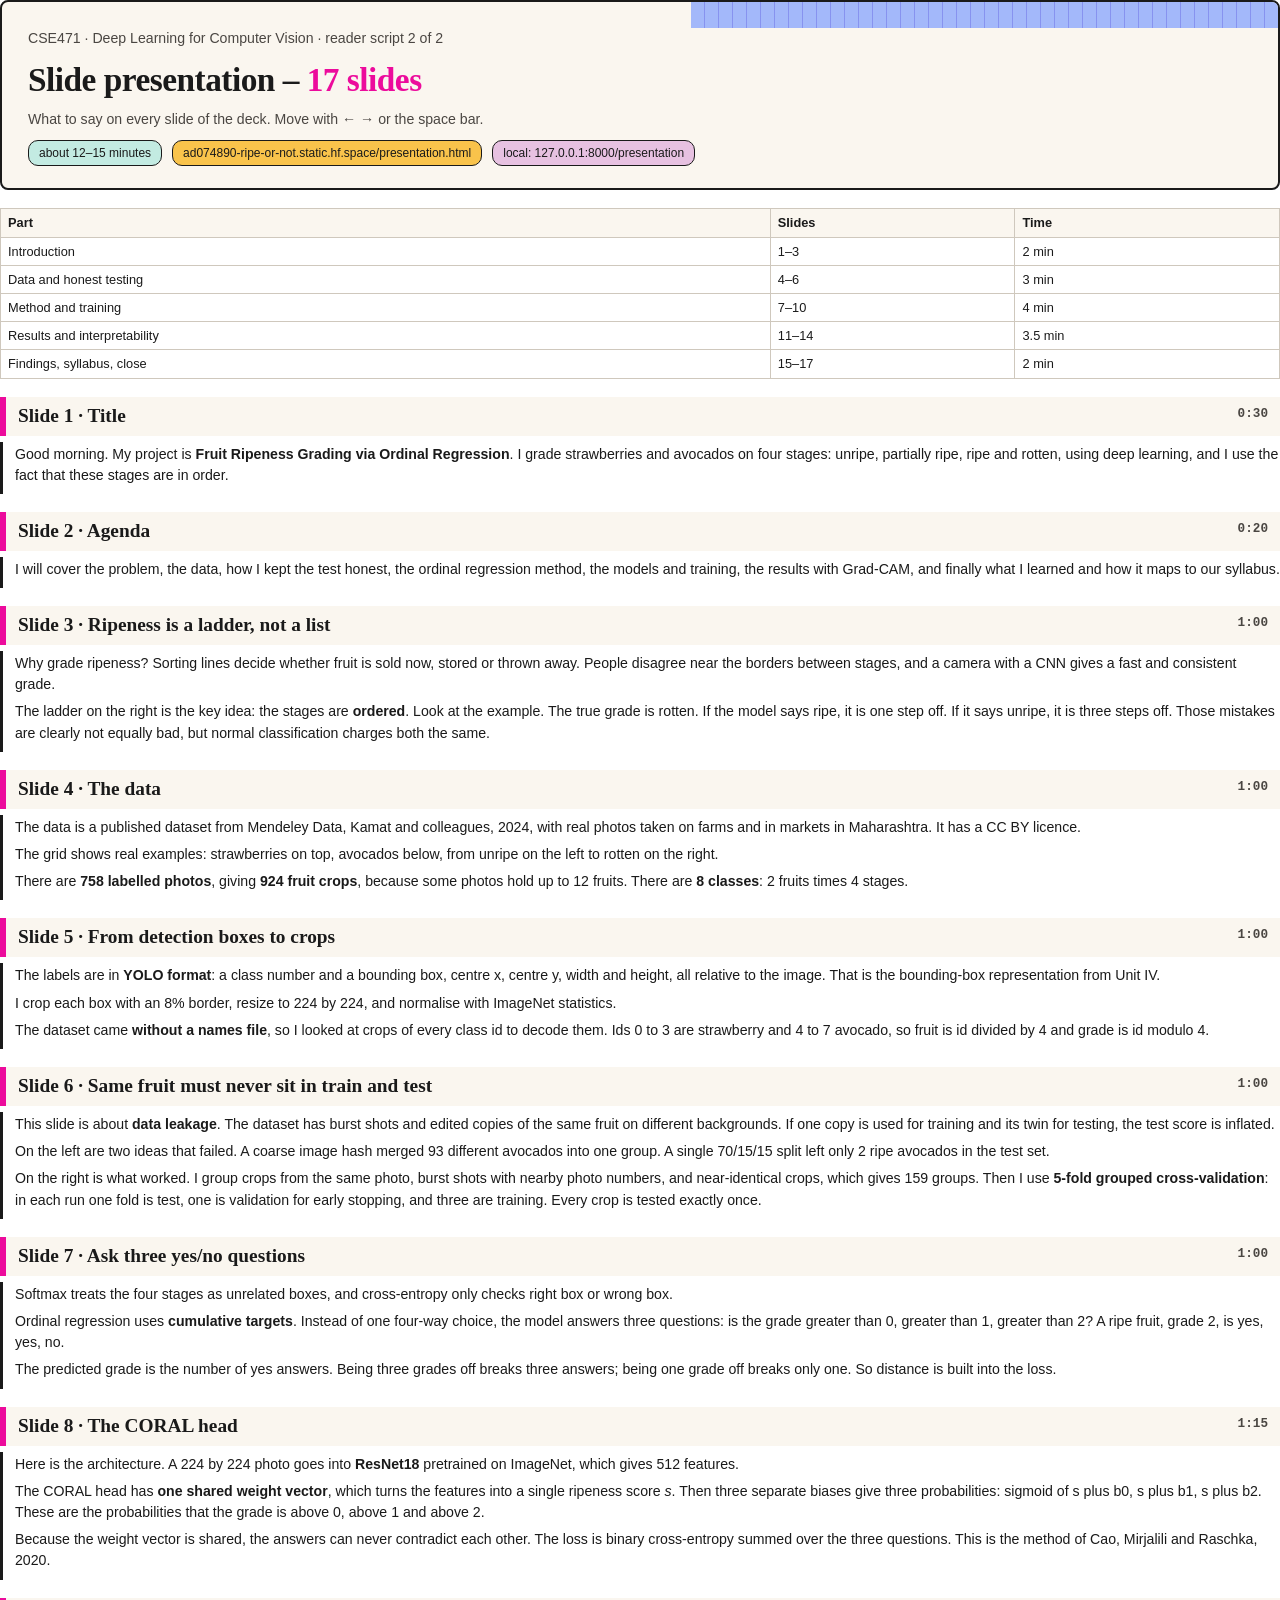
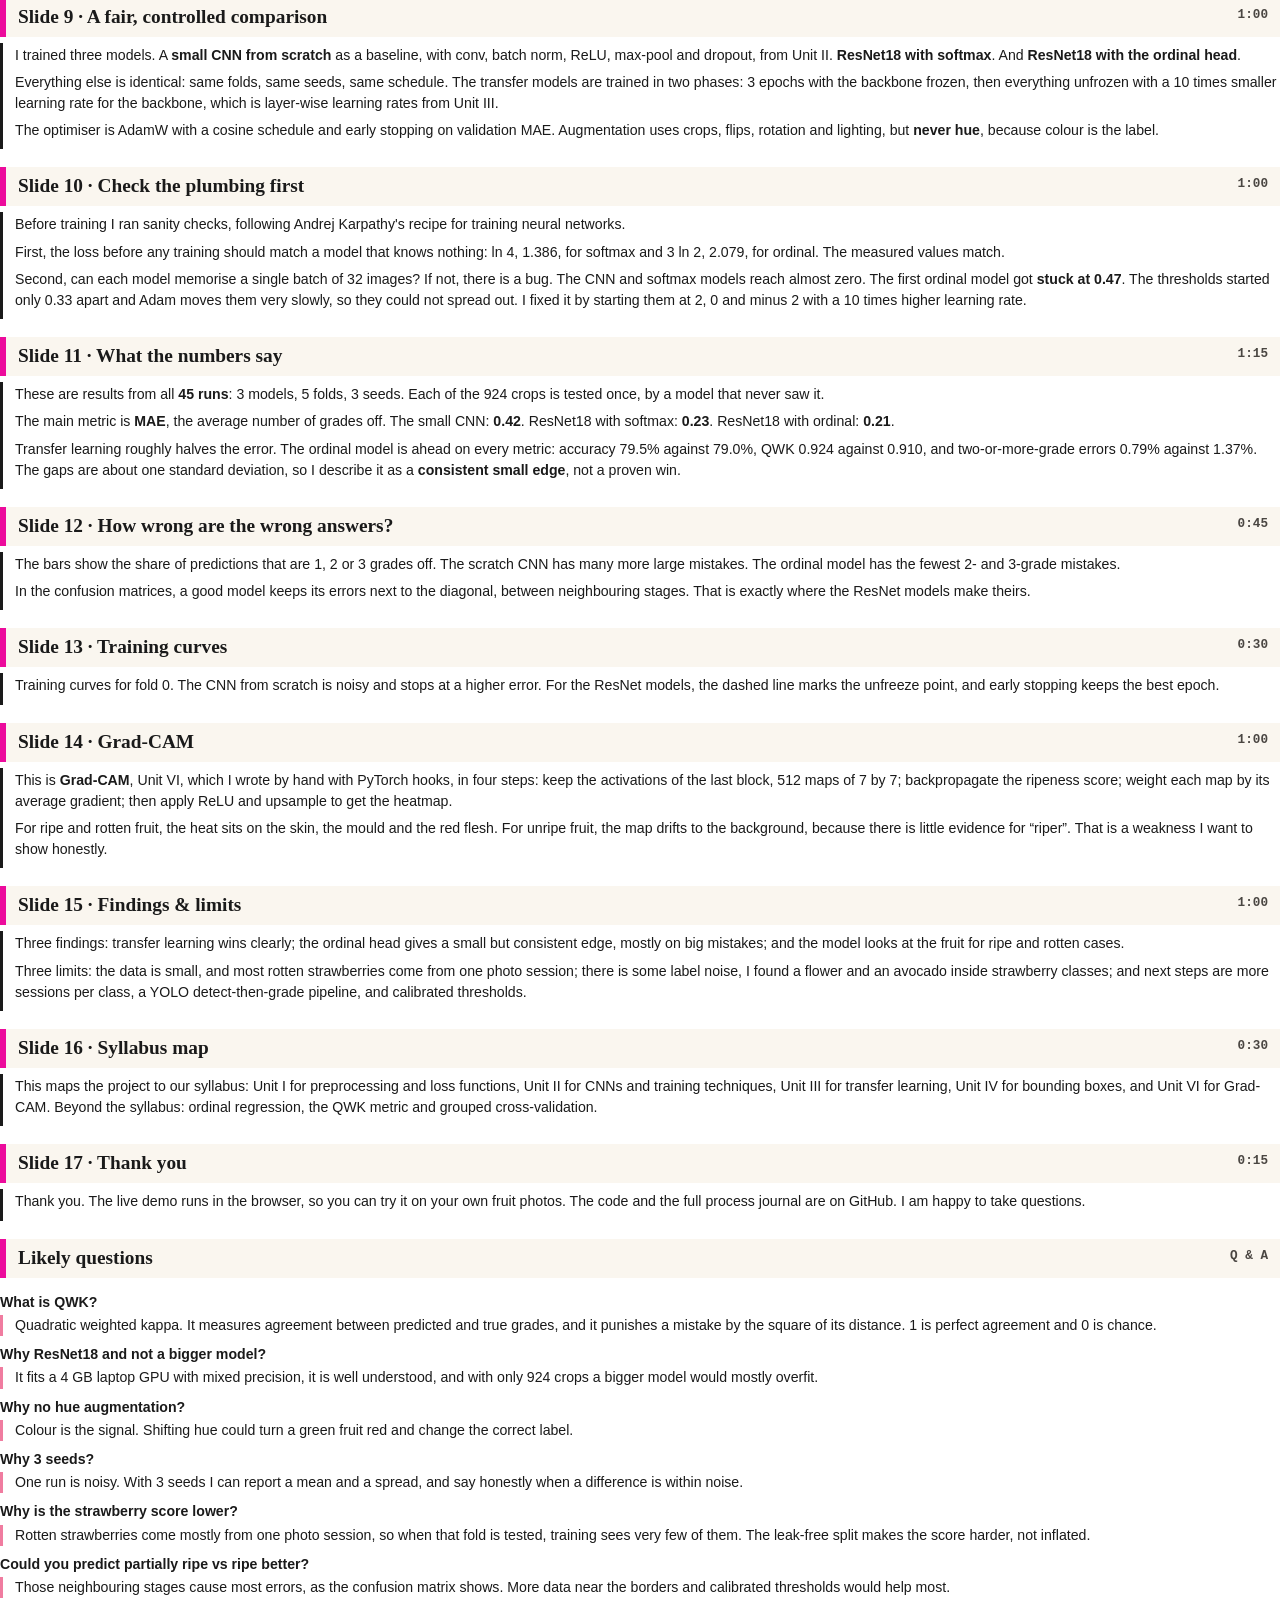
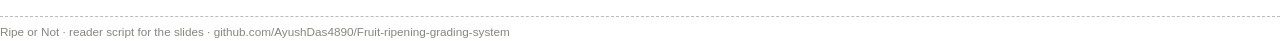
==== docs/scripts/slides_script.html @ 6ead4286 "Add reader scripts for the website demo and the slide deck Co-Authored-By: Claude Opus 5.5 <noreply@" ====
<!doctype html>
<html lang="en"><head><meta charset="utf-8"><title>Reader Script – Slide Presentation</title>
<link rel="stylesheet" href="script.css"></head><body>

<div class="cover">
  <p>CSE471 · Deep Learning for Computer Vision · reader script 2 of 2</p>
  <h1>Slide presentation – <em>17 slides</em></h1>
  <p>What to say on every slide of the deck. Move with ← → or the space bar.</p>
  <div class="meta">
    <span class="chip c1">about 12–15 minutes</span>
    <span class="chip c2">ad074890-ripe-or-not.static.hf.space/presentation.html</span>
    <span class="chip c3">local: 127.0.0.1:8000/presentation</span>
  </div>
</div>

<table>
<tr><th>Part</th><th>Slides</th><th>Time</th></tr>
<tr><td>Introduction</td><td>1–3</td><td>2 min</td></tr>
<tr><td>Data and honest testing</td><td>4–6</td><td>3 min</td></tr>
<tr><td>Method and training</td><td>7–10</td><td>4 min</td></tr>
<tr><td>Results and interpretability</td><td>11–14</td><td>3.5 min</td></tr>
<tr><td>Findings, syllabus, close</td><td>15–17</td><td>2 min</td></tr>
</table>

<div class="block"><h2>Slide 1 · Title <span class="time">0:30</span></h2>
<div class="say"><p>Good morning. My project is <b>Fruit Ripeness Grading via Ordinal Regression</b>. I grade strawberries and avocados on four stages: unripe, partially ripe, ripe and rotten, using deep learning, and I use the fact that these stages are in order.</p></div></div>

<div class="block"><h2>Slide 2 · Agenda <span class="time">0:20</span></h2>
<div class="say"><p>I will cover the problem, the data, how I kept the test honest, the ordinal regression method, the models and training, the results with Grad-CAM, and finally what I learned and how it maps to our syllabus.</p></div></div>

<div class="block"><h2>Slide 3 · Ripeness is a ladder, not a list <span class="time">1:00</span></h2>
<div class="say">
<p>Why grade ripeness? Sorting lines decide whether fruit is sold now, stored or thrown away. People disagree near the borders between stages, and a camera with a CNN gives a fast and consistent grade.</p>
<p>The ladder on the right is the key idea: the stages are <b>ordered</b>. Look at the example. The true grade is rotten. If the model says ripe, it is one step off. If it says unripe, it is three steps off. Those mistakes are clearly not equally bad, but normal classification charges both the same.</p>
</div></div>

<div class="block"><h2>Slide 4 · The data <span class="time">1:00</span></h2>
<div class="say">
<p>The data is a published dataset from Mendeley Data, Kamat and colleagues, 2024, with real photos taken on farms and in markets in Maharashtra. It has a CC BY licence.</p>
<p>The grid shows real examples: strawberries on top, avocados below, from unripe on the left to rotten on the right.</p>
<p>There are <b>758 labelled photos</b>, giving <b>924 fruit crops</b>, because some photos hold up to 12 fruits. There are <b>8 classes</b>: 2 fruits times 4 stages.</p>
</div></div>

<div class="block"><h2>Slide 5 · From detection boxes to crops <span class="time">1:00</span></h2>
<div class="say">
<p>The labels are in <b>YOLO format</b>: a class number and a bounding box, centre x, centre y, width and height, all relative to the image. That is the bounding-box representation from Unit IV.</p>
<p>I crop each box with an 8% border, resize to 224 by 224, and normalise with ImageNet statistics.</p>
<p>The dataset came <b>without a names file</b>, so I looked at crops of every class id to decode them. Ids 0 to 3 are strawberry and 4 to 7 avocado, so fruit is id divided by 4 and grade is id modulo 4.</p>
</div></div>

<div class="block"><h2>Slide 6 · Same fruit must never sit in train and test <span class="time">1:00</span></h2>
<div class="say">
<p>This slide is about <b>data leakage</b>. The dataset has burst shots and edited copies of the same fruit on different backgrounds. If one copy is used for training and its twin for testing, the test score is inflated.</p>
<p>On the left are two ideas that failed. A coarse image hash merged 93 different avocados into one group. A single 70/15/15 split left only 2 ripe avocados in the test set.</p>
<p>On the right is what worked. I group crops from the same photo, burst shots with nearby photo numbers, and near-identical crops, which gives 159 groups. Then I use <b>5-fold grouped cross-validation</b>: in each run one fold is test, one is validation for early stopping, and three are training. Every crop is tested exactly once.</p>
</div></div>

<div class="block"><h2>Slide 7 · Ask three yes/no questions <span class="time">1:00</span></h2>
<div class="say">
<p>Softmax treats the four stages as unrelated boxes, and cross-entropy only checks right box or wrong box.</p>
<p>Ordinal regression uses <b>cumulative targets</b>. Instead of one four-way choice, the model answers three questions: is the grade greater than 0, greater than 1, greater than 2? A ripe fruit, grade 2, is yes, yes, no.</p>
<p>The predicted grade is the number of yes answers. Being three grades off breaks three answers; being one grade off breaks only one. So distance is built into the loss.</p>
</div></div>

<div class="block"><h2>Slide 8 · The CORAL head <span class="time">1:15</span></h2>
<div class="say">
<p>Here is the architecture. A 224 by 224 photo goes into <b>ResNet18</b> pretrained on ImageNet, which gives 512 features.</p>
<p>The CORAL head has <b>one shared weight vector</b>, which turns the features into a single ripeness score <i>s</i>. Then three separate biases give three probabilities: sigmoid of s plus b0, s plus b1, s plus b2. These are the probabilities that the grade is above 0, above 1 and above 2.</p>
<p>Because the weight vector is shared, the answers can never contradict each other. The loss is binary cross-entropy summed over the three questions. This is the method of Cao, Mirjalili and Raschka, 2020.</p>
</div></div>

<div class="block"><h2>Slide 9 · A fair, controlled comparison <span class="time">1:00</span></h2>
<div class="say">
<p>I trained three models. A <b>small CNN from scratch</b> as a baseline, with conv, batch norm, ReLU, max-pool and dropout, from Unit II. <b>ResNet18 with softmax</b>. And <b>ResNet18 with the ordinal head</b>.</p>
<p>Everything else is identical: same folds, same seeds, same schedule. The transfer models are trained in two phases: 3 epochs with the backbone frozen, then everything unfrozen with a 10 times smaller learning rate for the backbone, which is layer-wise learning rates from Unit III.</p>
<p>The optimiser is AdamW with a cosine schedule and early stopping on validation MAE. Augmentation uses crops, flips, rotation and lighting, but <b>never hue</b>, because colour is the label.</p>
</div></div>

<div class="block"><h2>Slide 10 · Check the plumbing first <span class="time">1:00</span></h2>
<div class="say">
<p>Before training I ran sanity checks, following Andrej Karpathy's recipe for training neural networks.</p>
<p>First, the loss before any training should match a model that knows nothing: ln 4, 1.386, for softmax and 3 ln 2, 2.079, for ordinal. The measured values match.</p>
<p>Second, can each model memorise a single batch of 32 images? If not, there is a bug. The CNN and softmax models reach almost zero. The first ordinal model got <b>stuck at 0.47</b>. The thresholds started only 0.33 apart and Adam moves them very slowly, so they could not spread out. I fixed it by starting them at 2, 0 and minus 2 with a 10 times higher learning rate.</p>
</div></div>

<div class="block"><h2>Slide 11 · What the numbers say <span class="time">1:15</span></h2>
<div class="say">
<p>These are results from all <b>45 runs</b>: 3 models, 5 folds, 3 seeds. Each of the 924 crops is tested once, by a model that never saw it.</p>
<p>The main metric is <b>MAE</b>, the average number of grades off. The small CNN: <b>0.42</b>. ResNet18 with softmax: <b>0.23</b>. ResNet18 with ordinal: <b>0.21</b>.</p>
<p>Transfer learning roughly halves the error. The ordinal model is ahead on every metric: accuracy 79.5% against 79.0%, QWK 0.924 against 0.910, and two-or-more-grade errors 0.79% against 1.37%. The gaps are about one standard deviation, so I describe it as a <b>consistent small edge</b>, not a proven win.</p>
</div></div>

<div class="block"><h2>Slide 12 · How wrong are the wrong answers? <span class="time">0:45</span></h2>
<div class="say">
<p>The bars show the share of predictions that are 1, 2 or 3 grades off. The scratch CNN has many more large mistakes. The ordinal model has the fewest 2- and 3-grade mistakes.</p>
<p>In the confusion matrices, a good model keeps its errors next to the diagonal, between neighbouring stages. That is exactly where the ResNet models make theirs.</p>
</div></div>

<div class="block"><h2>Slide 13 · Training curves <span class="time">0:30</span></h2>
<div class="say"><p>Training curves for fold 0. The CNN from scratch is noisy and stops at a higher error. For the ResNet models, the dashed line marks the unfreeze point, and early stopping keeps the best epoch.</p></div></div>

<div class="block"><h2>Slide 14 · Grad-CAM <span class="time">1:00</span></h2>
<div class="say">
<p>This is <b>Grad-CAM</b>, Unit VI, which I wrote by hand with PyTorch hooks, in four steps: keep the activations of the last block, 512 maps of 7 by 7; backpropagate the ripeness score; weight each map by its average gradient; then apply ReLU and upsample to get the heatmap.</p>
<p>For ripe and rotten fruit, the heat sits on the skin, the mould and the red flesh. For unripe fruit, the map drifts to the background, because there is little evidence for “riper”. That is a weakness I want to show honestly.</p>
</div></div>

<div class="block"><h2>Slide 15 · Findings &amp; limits <span class="time">1:00</span></h2>
<div class="say">
<p>Three findings: transfer learning wins clearly; the ordinal head gives a small but consistent edge, mostly on big mistakes; and the model looks at the fruit for ripe and rotten cases.</p>
<p>Three limits: the data is small, and most rotten strawberries come from one photo session; there is some label noise, I found a flower and an avocado inside strawberry classes; and next steps are more sessions per class, a YOLO detect-then-grade pipeline, and calibrated thresholds.</p>
</div></div>

<div class="block"><h2>Slide 16 · Syllabus map <span class="time">0:30</span></h2>
<div class="say"><p>This maps the project to our syllabus: Unit I for preprocessing and loss functions, Unit II for CNNs and training techniques, Unit III for transfer learning, Unit IV for bounding boxes, and Unit VI for Grad-CAM. Beyond the syllabus: ordinal regression, the QWK metric and grouped cross-validation.</p></div></div>

<div class="block"><h2>Slide 17 · Thank you <span class="time">0:15</span></h2>
<div class="say"><p>Thank you. The live demo runs in the browser, so you can try it on your own fruit photos. The code and the full process journal are on GitHub. I am happy to take questions.</p></div></div>

<div class="block qa">
<h2>Likely questions <span class="time">Q &amp; A</span></h2>
<dl>
<div><dt>What is QWK?</dt>
<dd>Quadratic weighted kappa. It measures agreement between predicted and true grades, and it punishes a mistake by the square of its distance. 1 is perfect agreement and 0 is chance.</dd></div>
<div><dt>Why ResNet18 and not a bigger model?</dt>
<dd>It fits a 4 GB laptop GPU with mixed precision, it is well understood, and with only 924 crops a bigger model would mostly overfit.</dd></div>
<div><dt>Why no hue augmentation?</dt>
<dd>Colour is the signal. Shifting hue could turn a green fruit red and change the correct label.</dd></div>
<div><dt>Why 3 seeds?</dt>
<dd>One run is noisy. With 3 seeds I can report a mean and a spread, and say honestly when a difference is within noise.</dd></div>
<div><dt>Why is the strawberry score lower?</dt>
<dd>Rotten strawberries come mostly from one photo session, so when that fold is tested, training sees very few of them. The leak-free split makes the score harder, not inflated.</dd></div>
<div><dt>Could you predict partially ripe vs ripe better?</dt>
<dd>Those neighbouring stages cause most errors, as the confusion matrix shows. More data near the borders and calibrated thresholds would help most.</dd></div>
</dl>
</div>

<div class="foot">Ripe or Not · reader script for the slides · github.com/AyushDas4890/Fruit-ripening-grading-system</div>
</body></html>
---- docs/scripts/script.css ----
@page { size: A4; margin: 16mm 16mm 18mm; }
* { box-sizing: border-box; }
body { font-family: "Segoe UI", Arial, sans-serif; font-size: 10.6pt; line-height: 1.5; color: #1A1A1A; margin: 0; }
.cover { background: #FAF6EF; border: 2.5px solid #1A1A1A; border-radius: 8px; padding: 22px 26px; margin-bottom: 18px; position: relative; overflow: hidden; }
.cover:before { content: ""; position: absolute; top: 0; right: 0; width: 46%; height: 26px;
  background: #A3B8FA repeating-linear-gradient(90deg, transparent 0 13px, rgba(123,131,235,.7) 13px 14px); }
.cover h1 { font-family: Georgia, serif; font-size: 25pt; margin: 6px 0 4px; letter-spacing: -.5px; }
.cover h1 em { font-style: normal; color: #EC0B9C; }
.cover p { margin: 4px 0; color: #4A4642; }
.meta { display: flex; gap: 10px; flex-wrap: wrap; margin-top: 10px; }
.chip { font-size: 9pt; padding: 3px 10px; border-radius: 10px; border: 1.5px solid #1A1A1A; }
.c1 { background: #C3EBE2 } .c2 { background: #F9C34B } .c3 { background: #E7C1E1 } .c4 { background: #F07CA0 }
h2 { font-family: Georgia, serif; font-size: 14.5pt; margin: 18px 0 6px; padding: 5px 12px; background: #FAF6EF;
  border-left: 6px solid #EC0B9C; page-break-after: avoid; }
h2 .time { float: right; font: 600 9.5pt Consolas, monospace; color: #4A4642; padding-top: 4px; }
.block { page-break-inside: avoid; margin-bottom: 8px; }
.do { background: #C3EBE2; border-radius: 6px; padding: 6px 10px; margin: 6px 0; font-size: 9.8pt; }
.do b:first-child { font-family: Consolas, monospace; font-size: 8.8pt; letter-spacing: .5px; margin-right: 6px; }
.say { border-left: 3px solid #1A1A1A; padding: 2px 0 2px 12px; margin: 6px 0; }
.say p { margin: 0 0 6px; }
.tip { background: #FFF4D6; border-radius: 6px; padding: 6px 10px; margin: 6px 0; font-size: 9.6pt; }
.tip b:first-child { font-family: Consolas, monospace; font-size: 8.8pt; margin-right: 6px; }
table { border-collapse: collapse; width: 100%; font-size: 9.6pt; margin: 6px 0 10px; page-break-inside: avoid; }
th, td { border: 1px solid #cfc8bd; padding: 4px 7px; text-align: left; vertical-align: top; }
th { background: #FAF6EF; }
.qa dt { font-weight: 700; margin-top: 8px; }
.qa dd { margin: 2px 0 0 0; padding-left: 12px; border-left: 3px solid #F07CA0; }
.qa dl > div { page-break-inside: avoid; }
code { font-family: Consolas, monospace; font-size: 9.4pt; background: #F2EEE6; padding: 0 4px; border-radius: 3px; }
.foot { margin-top: 18px; font-size: 8.8pt; color: #8A847C; border-top: 1px dashed #bbb; padding-top: 6px; }
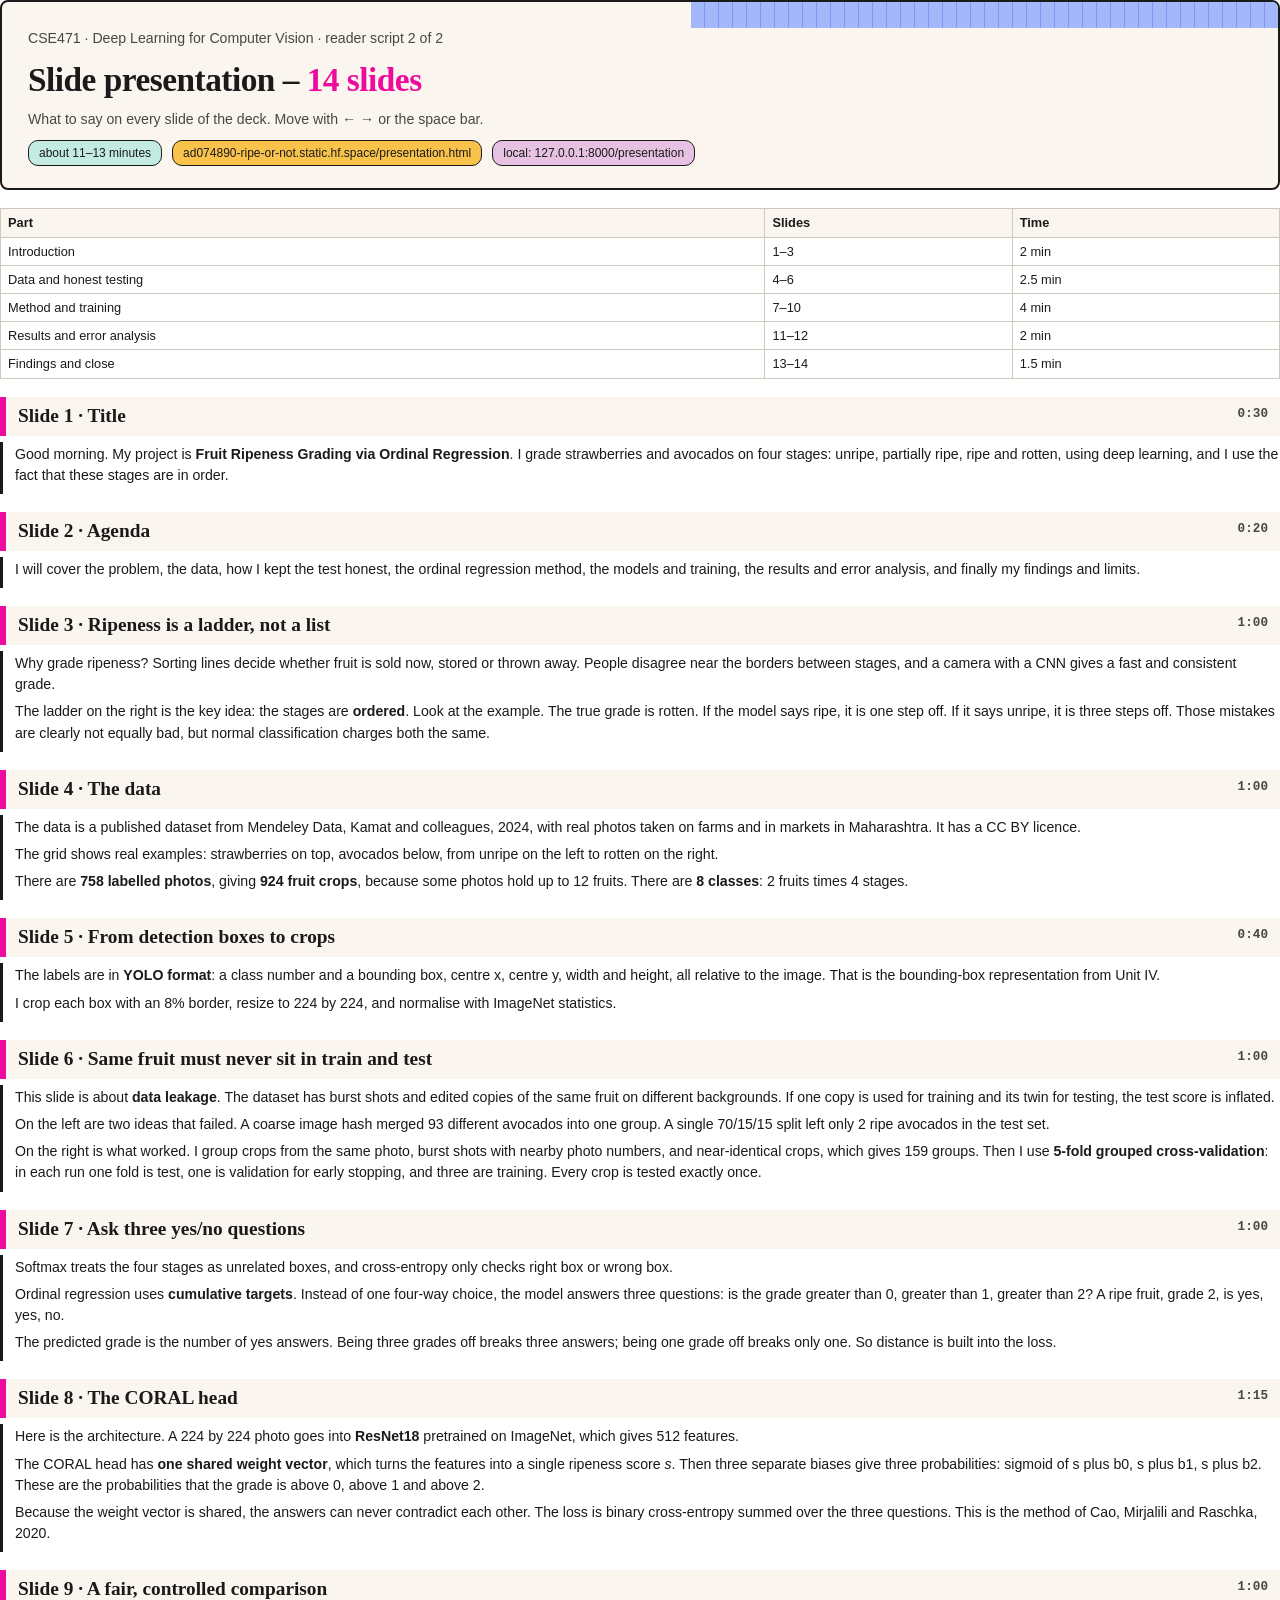
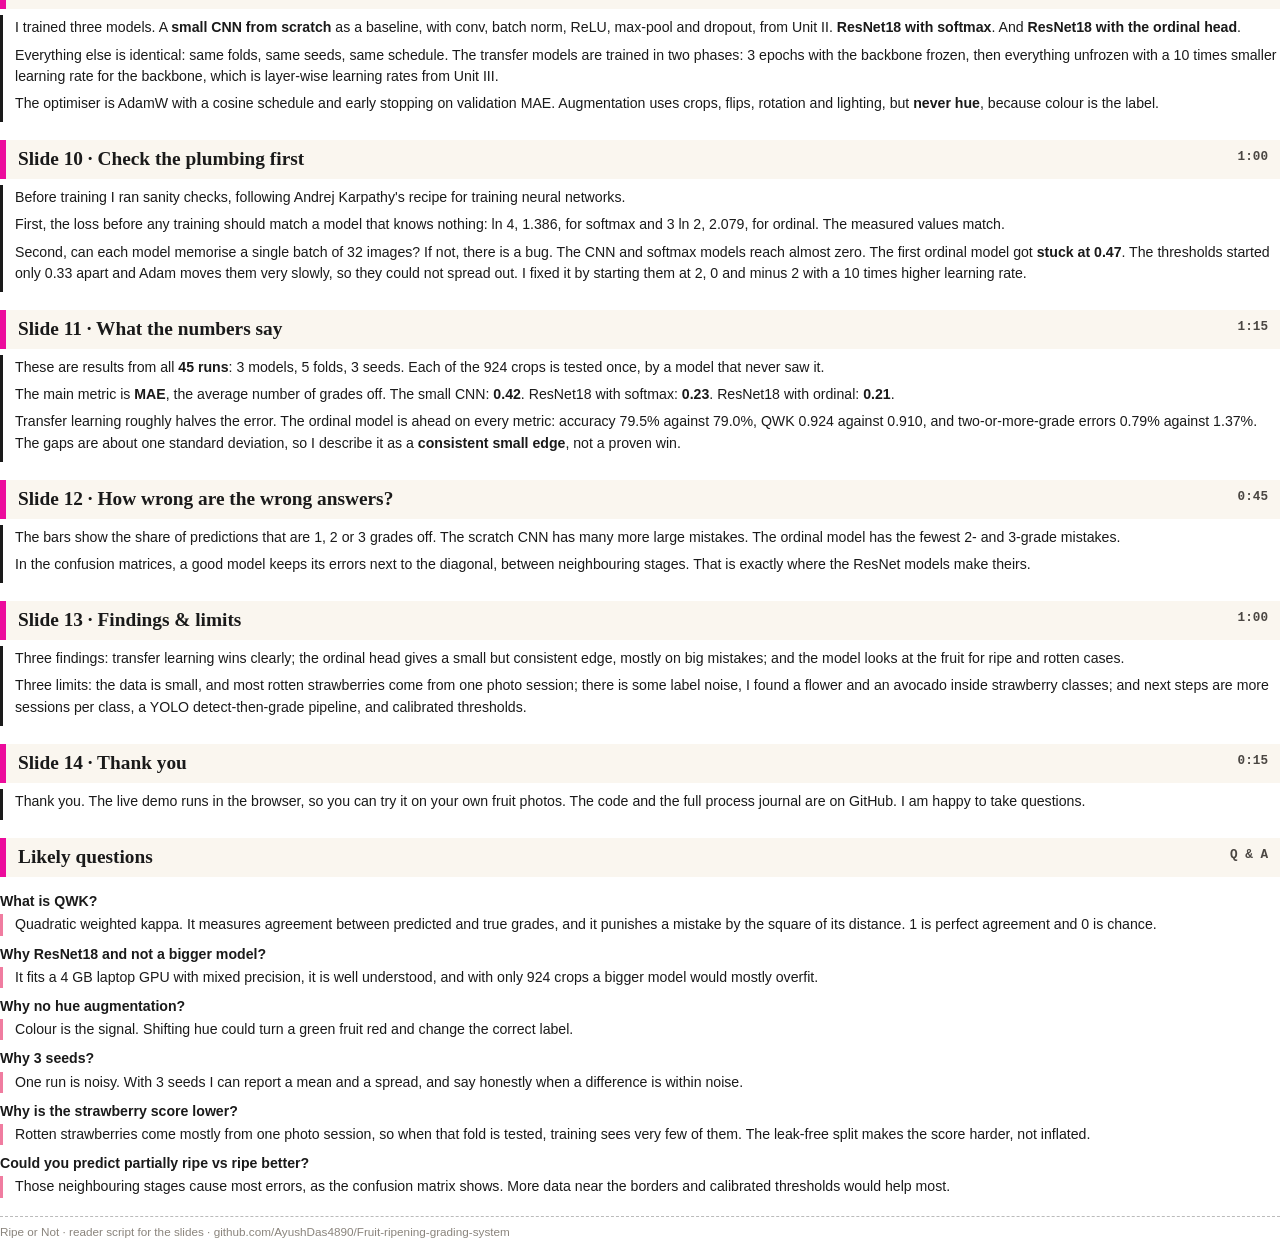
==== commit fa1b0446: "Trim the deck to 14 slides and add a PowerPoint version Remove the decode-the-id panel and the train" ====
--- a/docs/scripts/slides_script.html
+++ b/docs/scripts/slides_script.html
@@ -4,10 +4,10 @@
 
 <div class="cover">
   <p>CSE471 · Deep Learning for Computer Vision · reader script 2 of 2</p>
-  <h1>Slide presentation – <em>17 slides</em></h1>
+  <h1>Slide presentation – <em>14 slides</em></h1>
   <p>What to say on every slide of the deck. Move with ← → or the space bar.</p>
   <div class="meta">
-    <span class="chip c1">about 12–15 minutes</span>
+    <span class="chip c1">about 11–13 minutes</span>
     <span class="chip c2">ad074890-ripe-or-not.static.hf.space/presentation.html</span>
     <span class="chip c3">local: 127.0.0.1:8000/presentation</span>
   </div>
@@ -16,17 +16,17 @@
 <table>
 <tr><th>Part</th><th>Slides</th><th>Time</th></tr>
 <tr><td>Introduction</td><td>1–3</td><td>2 min</td></tr>
-<tr><td>Data and honest testing</td><td>4–6</td><td>3 min</td></tr>
+<tr><td>Data and honest testing</td><td>4–6</td><td>2.5 min</td></tr>
 <tr><td>Method and training</td><td>7–10</td><td>4 min</td></tr>
-<tr><td>Results and interpretability</td><td>11–14</td><td>3.5 min</td></tr>
-<tr><td>Findings, syllabus, close</td><td>15–17</td><td>2 min</td></tr>
+<tr><td>Results and error analysis</td><td>11–12</td><td>2 min</td></tr>
+<tr><td>Findings and close</td><td>13–14</td><td>1.5 min</td></tr>
 </table>
 
 <div class="block"><h2>Slide 1 · Title <span class="time">0:30</span></h2>
 <div class="say"><p>Good morning. My project is <b>Fruit Ripeness Grading via Ordinal Regression</b>. I grade strawberries and avocados on four stages: unripe, partially ripe, ripe and rotten, using deep learning, and I use the fact that these stages are in order.</p></div></div>
 
 <div class="block"><h2>Slide 2 · Agenda <span class="time">0:20</span></h2>
-<div class="say"><p>I will cover the problem, the data, how I kept the test honest, the ordinal regression method, the models and training, the results with Grad-CAM, and finally what I learned and how it maps to our syllabus.</p></div></div>
+<div class="say"><p>I will cover the problem, the data, how I kept the test honest, the ordinal regression method, the models and training, the results and error analysis, and finally my findings and limits.</p></div></div>
 
 <div class="block"><h2>Slide 3 · Ripeness is a ladder, not a list <span class="time">1:00</span></h2>
 <div class="say">
@@ -41,11 +41,10 @@
 <p>There are <b>758 labelled photos</b>, giving <b>924 fruit crops</b>, because some photos hold up to 12 fruits. There are <b>8 classes</b>: 2 fruits times 4 stages.</p>
 </div></div>
 
-<div class="block"><h2>Slide 5 · From detection boxes to crops <span class="time">1:00</span></h2>
+<div class="block"><h2>Slide 5 · From detection boxes to crops <span class="time">0:40</span></h2>
 <div class="say">
 <p>The labels are in <b>YOLO format</b>: a class number and a bounding box, centre x, centre y, width and height, all relative to the image. That is the bounding-box representation from Unit IV.</p>
 <p>I crop each box with an 8% border, resize to 224 by 224, and normalise with ImageNet statistics.</p>
-<p>The dataset came <b>without a names file</b>, so I looked at crops of every class id to decode them. Ids 0 to 3 are strawberry and 4 to 7 avocado, so fruit is id divided by 4 and grade is id modulo 4.</p>
 </div></div>
 
 <div class="block"><h2>Slide 6 · Same fruit must never sit in train and test <span class="time">1:00</span></h2>
@@ -96,25 +95,13 @@
 <p>In the confusion matrices, a good model keeps its errors next to the diagonal, between neighbouring stages. That is exactly where the ResNet models make theirs.</p>
 </div></div>
 
-<div class="block"><h2>Slide 13 · Training curves <span class="time">0:30</span></h2>
-<div class="say"><p>Training curves for fold 0. The CNN from scratch is noisy and stops at a higher error. For the ResNet models, the dashed line marks the unfreeze point, and early stopping keeps the best epoch.</p></div></div>
-
-<div class="block"><h2>Slide 14 · Grad-CAM <span class="time">1:00</span></h2>
-<div class="say">
-<p>This is <b>Grad-CAM</b>, Unit VI, which I wrote by hand with PyTorch hooks, in four steps: keep the activations of the last block, 512 maps of 7 by 7; backpropagate the ripeness score; weight each map by its average gradient; then apply ReLU and upsample to get the heatmap.</p>
-<p>For ripe and rotten fruit, the heat sits on the skin, the mould and the red flesh. For unripe fruit, the map drifts to the background, because there is little evidence for “riper”. That is a weakness I want to show honestly.</p>
-</div></div>
-
-<div class="block"><h2>Slide 15 · Findings &amp; limits <span class="time">1:00</span></h2>
+<div class="block"><h2>Slide 13 · Findings &amp; limits <span class="time">1:00</span></h2>
 <div class="say">
 <p>Three findings: transfer learning wins clearly; the ordinal head gives a small but consistent edge, mostly on big mistakes; and the model looks at the fruit for ripe and rotten cases.</p>
 <p>Three limits: the data is small, and most rotten strawberries come from one photo session; there is some label noise, I found a flower and an avocado inside strawberry classes; and next steps are more sessions per class, a YOLO detect-then-grade pipeline, and calibrated thresholds.</p>
 </div></div>
 
-<div class="block"><h2>Slide 16 · Syllabus map <span class="time">0:30</span></h2>
-<div class="say"><p>This maps the project to our syllabus: Unit I for preprocessing and loss functions, Unit II for CNNs and training techniques, Unit III for transfer learning, Unit IV for bounding boxes, and Unit VI for Grad-CAM. Beyond the syllabus: ordinal regression, the QWK metric and grouped cross-validation.</p></div></div>
-
-<div class="block"><h2>Slide 17 · Thank you <span class="time">0:15</span></h2>
+<div class="block"><h2>Slide 14 · Thank you <span class="time">0:15</span></h2>
 <div class="say"><p>Thank you. The live demo runs in the browser, so you can try it on your own fruit photos. The code and the full process journal are on GitHub. I am happy to take questions.</p></div></div>
 
 <div class="block qa">
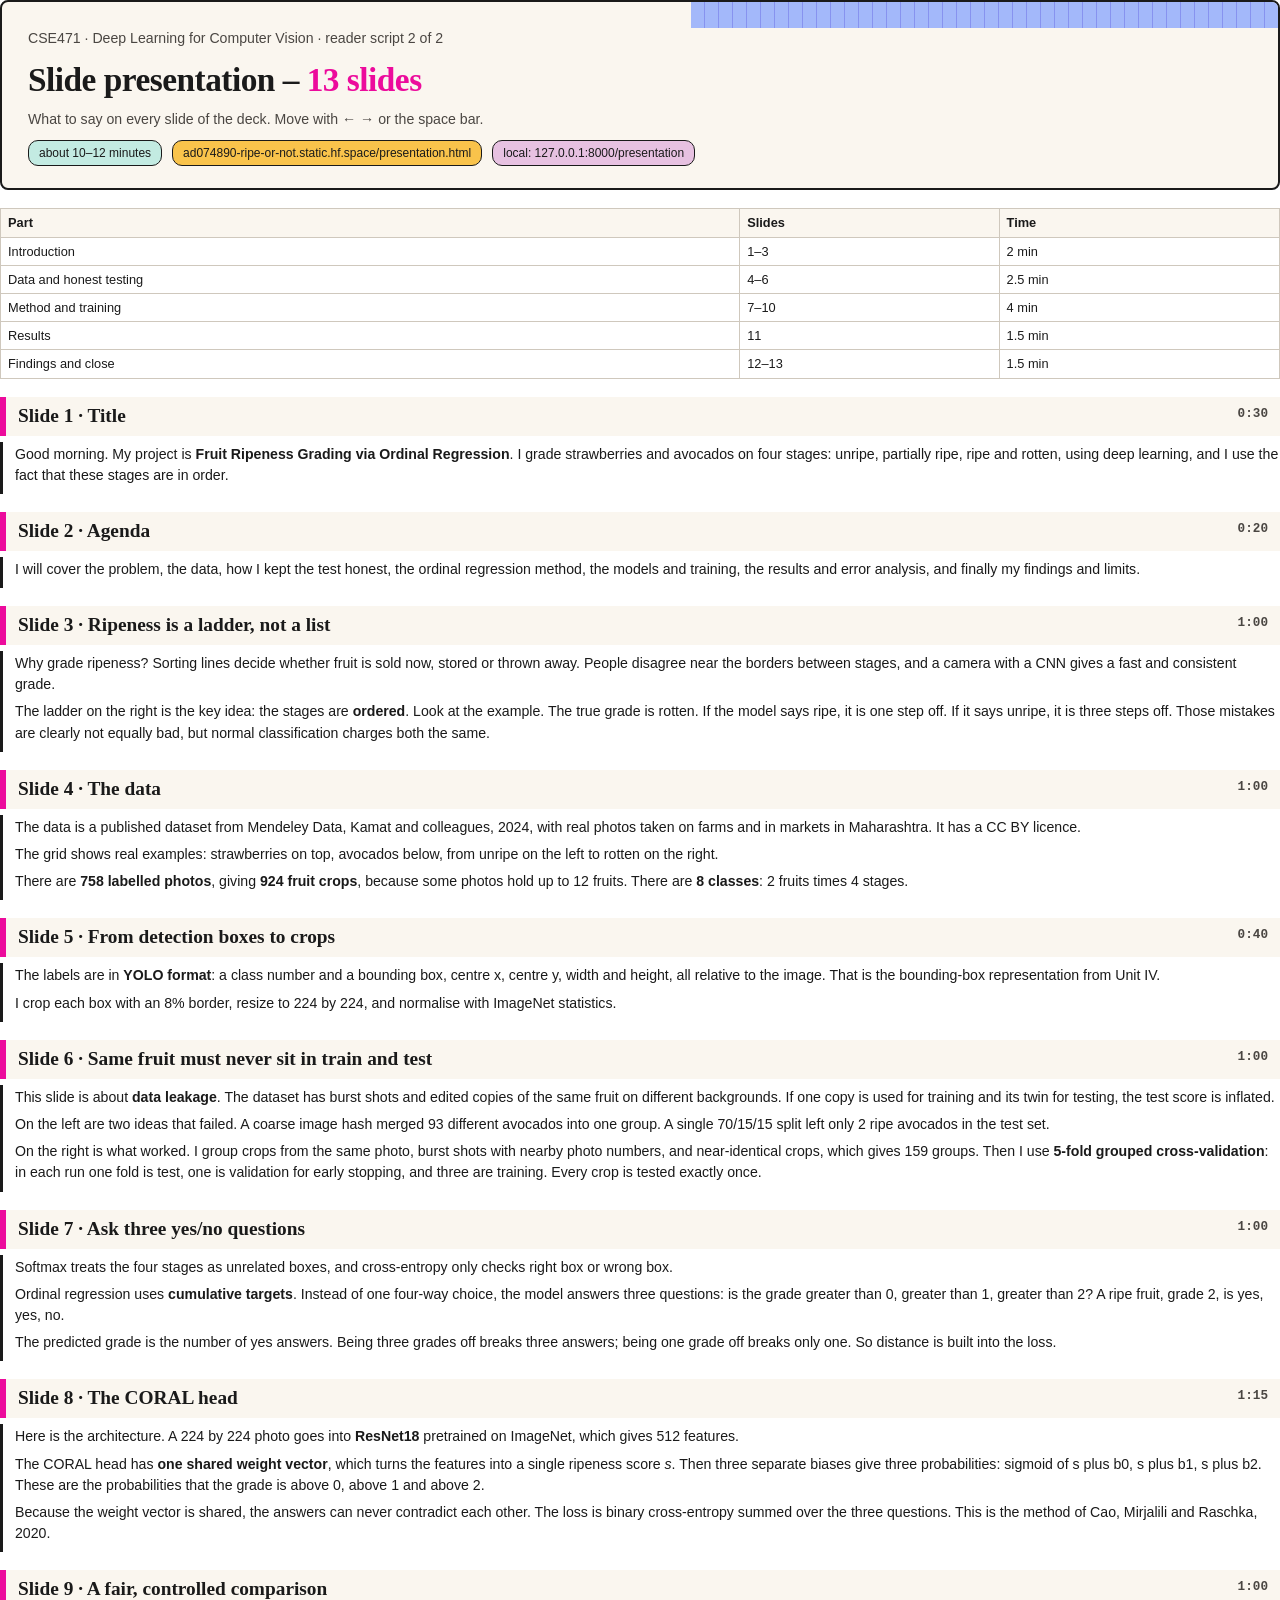
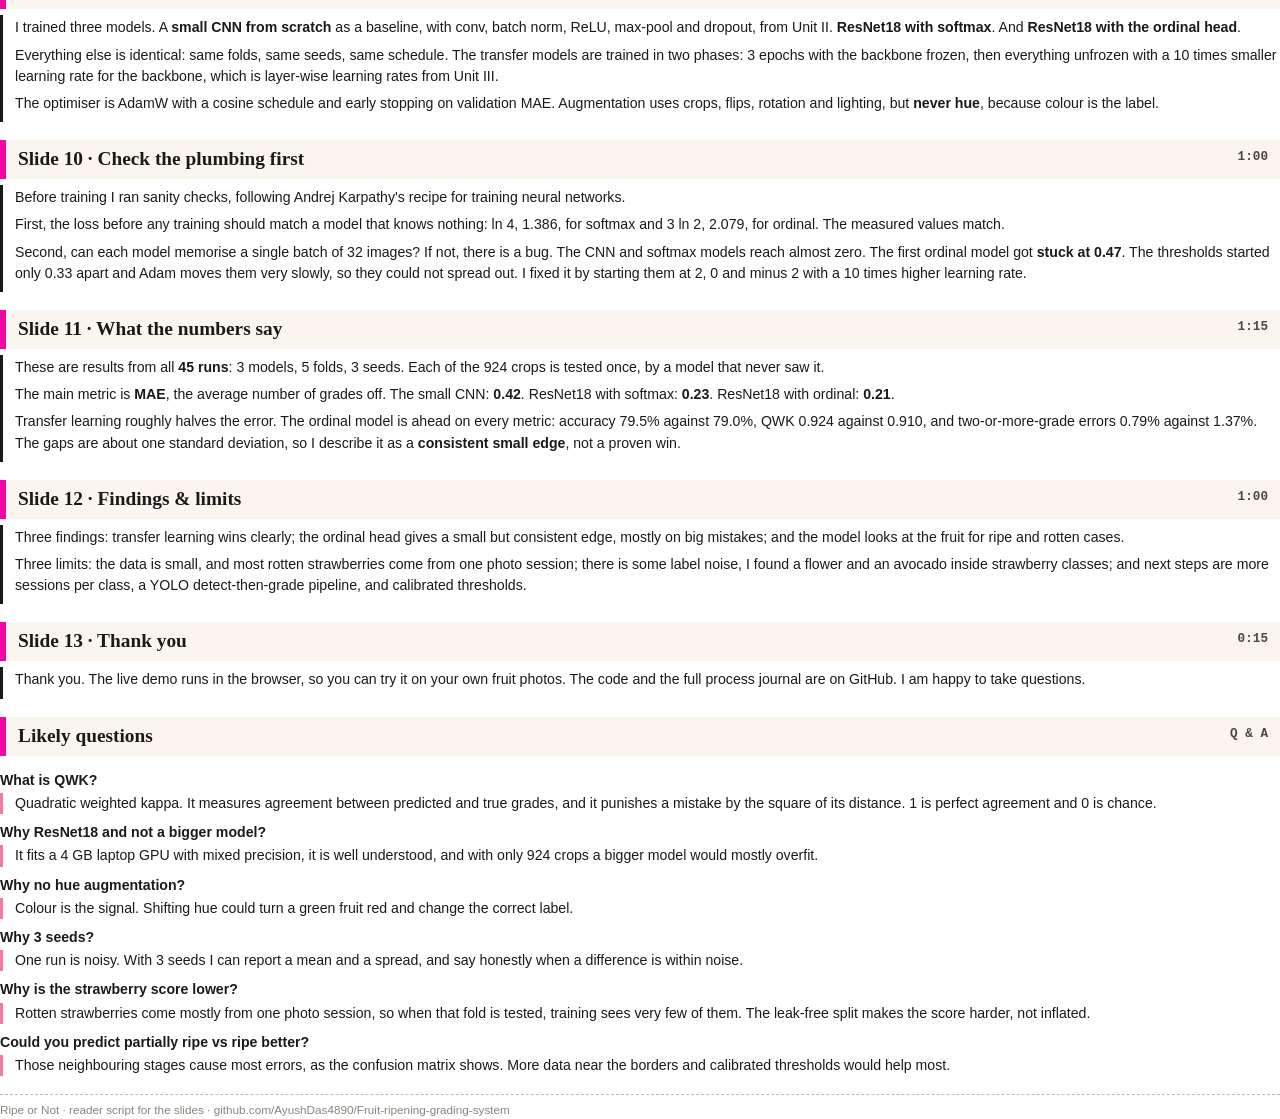
==== commit 1a034296: "Remove the confusion-matrix slide from the web deck (13 slides) The web deck and the PowerPoint now " ====
--- a/docs/scripts/slides_script.html
+++ b/docs/scripts/slides_script.html
@@ -4,10 +4,10 @@
 
 <div class="cover">
   <p>CSE471 · Deep Learning for Computer Vision · reader script 2 of 2</p>
-  <h1>Slide presentation – <em>14 slides</em></h1>
+  <h1>Slide presentation – <em>13 slides</em></h1>
   <p>What to say on every slide of the deck. Move with ← → or the space bar.</p>
   <div class="meta">
-    <span class="chip c1">about 11–13 minutes</span>
+    <span class="chip c1">about 10–12 minutes</span>
     <span class="chip c2">ad074890-ripe-or-not.static.hf.space/presentation.html</span>
     <span class="chip c3">local: 127.0.0.1:8000/presentation</span>
   </div>
@@ -18,8 +18,8 @@
 <tr><td>Introduction</td><td>1–3</td><td>2 min</td></tr>
 <tr><td>Data and honest testing</td><td>4–6</td><td>2.5 min</td></tr>
 <tr><td>Method and training</td><td>7–10</td><td>4 min</td></tr>
-<tr><td>Results and error analysis</td><td>11–12</td><td>2 min</td></tr>
-<tr><td>Findings and close</td><td>13–14</td><td>1.5 min</td></tr>
+<tr><td>Results</td><td>11</td><td>1.5 min</td></tr>
+<tr><td>Findings and close</td><td>12–13</td><td>1.5 min</td></tr>
 </table>
 
 <div class="block"><h2>Slide 1 · Title <span class="time">0:30</span></h2>
@@ -89,19 +89,13 @@
 <p>Transfer learning roughly halves the error. The ordinal model is ahead on every metric: accuracy 79.5% against 79.0%, QWK 0.924 against 0.910, and two-or-more-grade errors 0.79% against 1.37%. The gaps are about one standard deviation, so I describe it as a <b>consistent small edge</b>, not a proven win.</p>
 </div></div>
 
-<div class="block"><h2>Slide 12 · How wrong are the wrong answers? <span class="time">0:45</span></h2>
-<div class="say">
-<p>The bars show the share of predictions that are 1, 2 or 3 grades off. The scratch CNN has many more large mistakes. The ordinal model has the fewest 2- and 3-grade mistakes.</p>
-<p>In the confusion matrices, a good model keeps its errors next to the diagonal, between neighbouring stages. That is exactly where the ResNet models make theirs.</p>
-</div></div>
-
-<div class="block"><h2>Slide 13 · Findings &amp; limits <span class="time">1:00</span></h2>
+<div class="block"><h2>Slide 12 · Findings &amp; limits <span class="time">1:00</span></h2>
 <div class="say">
 <p>Three findings: transfer learning wins clearly; the ordinal head gives a small but consistent edge, mostly on big mistakes; and the model looks at the fruit for ripe and rotten cases.</p>
 <p>Three limits: the data is small, and most rotten strawberries come from one photo session; there is some label noise, I found a flower and an avocado inside strawberry classes; and next steps are more sessions per class, a YOLO detect-then-grade pipeline, and calibrated thresholds.</p>
 </div></div>
 
-<div class="block"><h2>Slide 14 · Thank you <span class="time">0:15</span></h2>
+<div class="block"><h2>Slide 13 · Thank you <span class="time">0:15</span></h2>
 <div class="say"><p>Thank you. The live demo runs in the browser, so you can try it on your own fruit photos. The code and the full process journal are on GitHub. I am happy to take questions.</p></div></div>
 
 <div class="block qa">
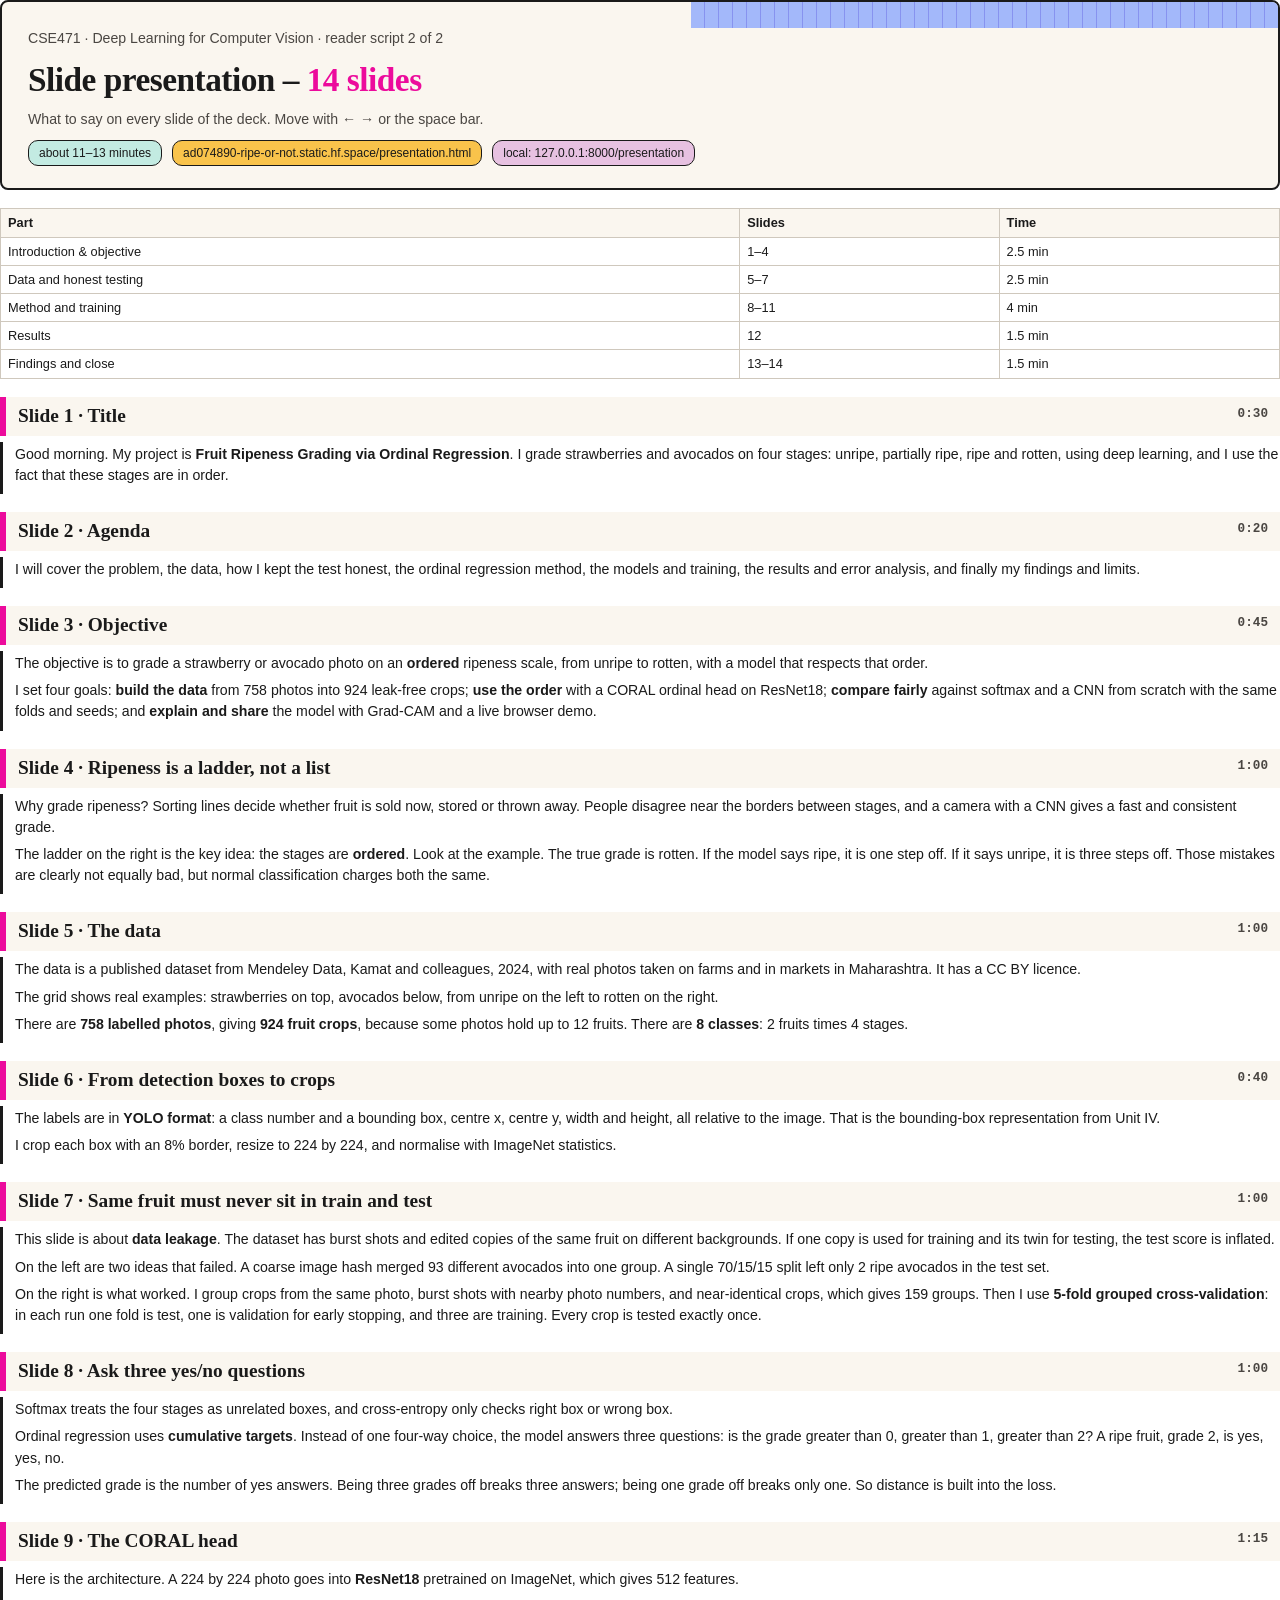
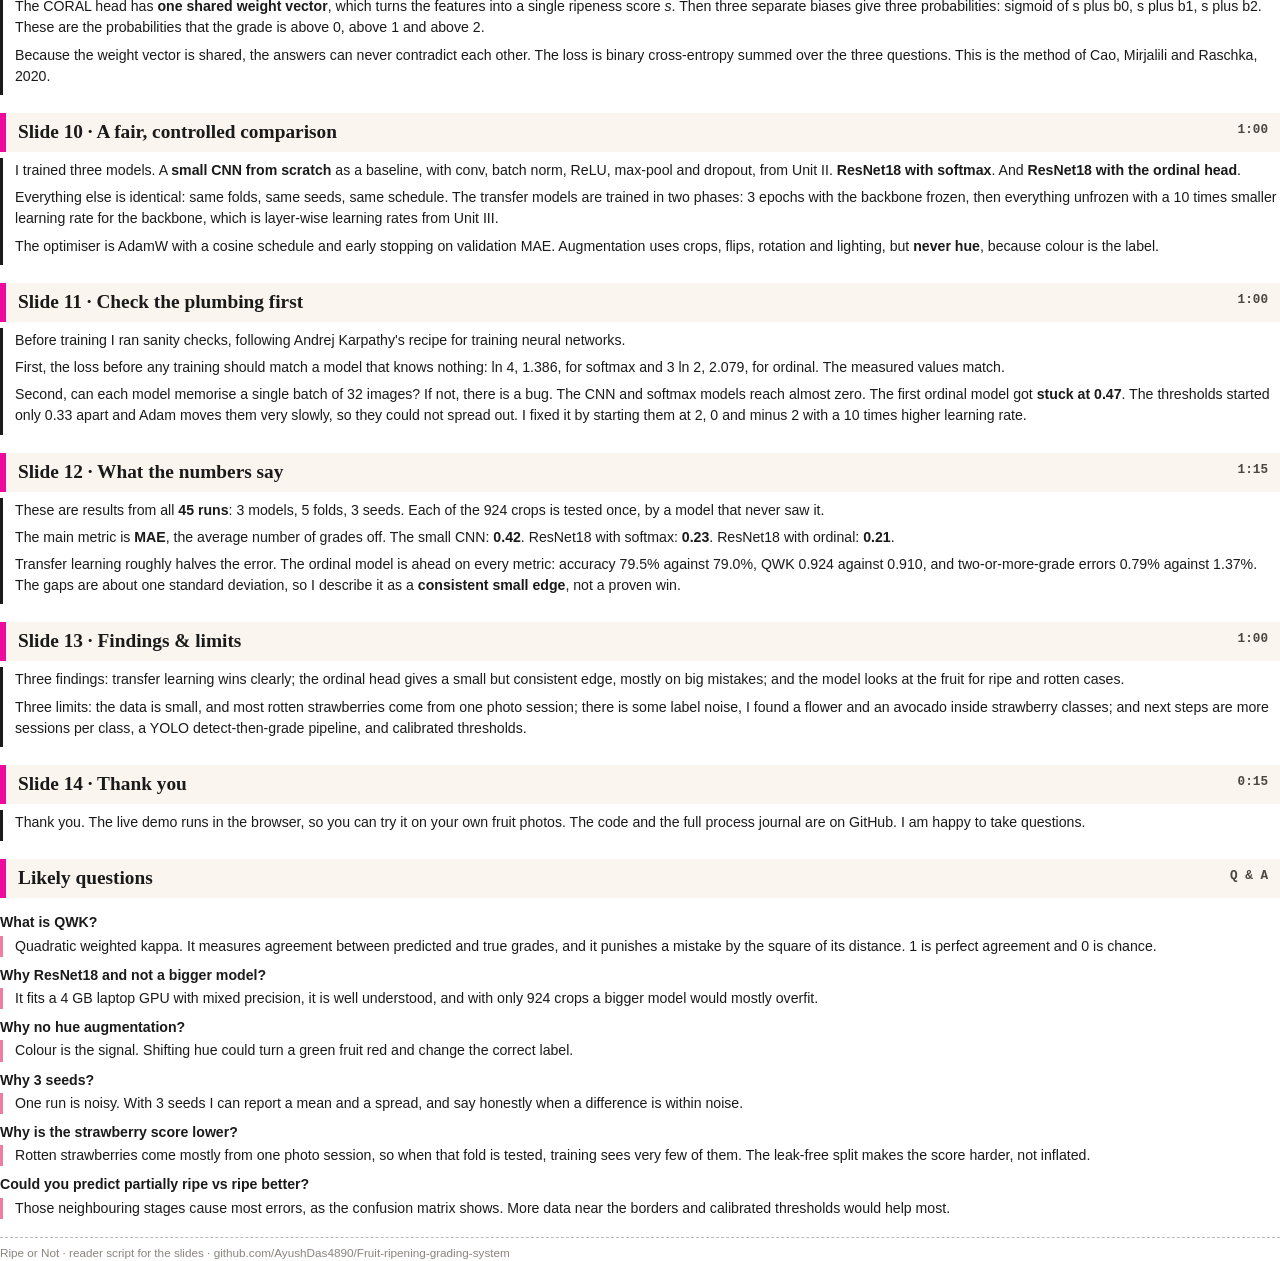
==== commit 783262c6: "Add an Objective slide (deck now 14 slides) with speaker notes Co-Authored-By: Claude Opus 5.5 <nore" ====
--- a/docs/scripts/slides_script.html
+++ b/docs/scripts/slides_script.html
@@ -4,10 +4,10 @@
 
 <div class="cover">
   <p>CSE471 · Deep Learning for Computer Vision · reader script 2 of 2</p>
-  <h1>Slide presentation – <em>13 slides</em></h1>
+  <h1>Slide presentation – <em>14 slides</em></h1>
   <p>What to say on every slide of the deck. Move with ← → or the space bar.</p>
   <div class="meta">
-    <span class="chip c1">about 10–12 minutes</span>
+    <span class="chip c1">about 11–13 minutes</span>
     <span class="chip c2">ad074890-ripe-or-not.static.hf.space/presentation.html</span>
     <span class="chip c3">local: 127.0.0.1:8000/presentation</span>
   </div>
@@ -15,11 +15,11 @@
 
 <table>
 <tr><th>Part</th><th>Slides</th><th>Time</th></tr>
-<tr><td>Introduction</td><td>1–3</td><td>2 min</td></tr>
-<tr><td>Data and honest testing</td><td>4–6</td><td>2.5 min</td></tr>
-<tr><td>Method and training</td><td>7–10</td><td>4 min</td></tr>
-<tr><td>Results</td><td>11</td><td>1.5 min</td></tr>
-<tr><td>Findings and close</td><td>12–13</td><td>1.5 min</td></tr>
+<tr><td>Introduction &amp; objective</td><td>1–4</td><td>2.5 min</td></tr>
+<tr><td>Data and honest testing</td><td>5–7</td><td>2.5 min</td></tr>
+<tr><td>Method and training</td><td>8–11</td><td>4 min</td></tr>
+<tr><td>Results</td><td>12</td><td>1.5 min</td></tr>
+<tr><td>Findings and close</td><td>13–14</td><td>1.5 min</td></tr>
 </table>
 
 <div class="block"><h2>Slide 1 · Title <span class="time">0:30</span></h2>
@@ -28,74 +28,78 @@
 <div class="block"><h2>Slide 2 · Agenda <span class="time">0:20</span></h2>
 <div class="say"><p>I will cover the problem, the data, how I kept the test honest, the ordinal regression method, the models and training, the results and error analysis, and finally my findings and limits.</p></div></div>
 
-<div class="block"><h2>Slide 3 · Ripeness is a ladder, not a list <span class="time">1:00</span></h2>
+<div class="block"><h2>Slide 3 · Objective <span class="time">0:45</span></h2>
+<div class="say"><p>The objective is to grade a strawberry or avocado photo on an <b>ordered</b> ripeness scale, from unripe to rotten, with a model that respects that order.</p>
+<p>I set four goals: <b>build the data</b> from 758 photos into 924 leak-free crops; <b>use the order</b> with a CORAL ordinal head on ResNet18; <b>compare fairly</b> against softmax and a CNN from scratch with the same folds and seeds; and <b>explain and share</b> the model with Grad-CAM and a live browser demo.</p></div></div>
+
+<div class="block"><h2>Slide 4 · Ripeness is a ladder, not a list <span class="time">1:00</span></h2>
 <div class="say">
 <p>Why grade ripeness? Sorting lines decide whether fruit is sold now, stored or thrown away. People disagree near the borders between stages, and a camera with a CNN gives a fast and consistent grade.</p>
 <p>The ladder on the right is the key idea: the stages are <b>ordered</b>. Look at the example. The true grade is rotten. If the model says ripe, it is one step off. If it says unripe, it is three steps off. Those mistakes are clearly not equally bad, but normal classification charges both the same.</p>
 </div></div>
 
-<div class="block"><h2>Slide 4 · The data <span class="time">1:00</span></h2>
+<div class="block"><h2>Slide 5 · The data <span class="time">1:00</span></h2>
 <div class="say">
 <p>The data is a published dataset from Mendeley Data, Kamat and colleagues, 2024, with real photos taken on farms and in markets in Maharashtra. It has a CC BY licence.</p>
 <p>The grid shows real examples: strawberries on top, avocados below, from unripe on the left to rotten on the right.</p>
 <p>There are <b>758 labelled photos</b>, giving <b>924 fruit crops</b>, because some photos hold up to 12 fruits. There are <b>8 classes</b>: 2 fruits times 4 stages.</p>
 </div></div>
 
-<div class="block"><h2>Slide 5 · From detection boxes to crops <span class="time">0:40</span></h2>
+<div class="block"><h2>Slide 6 · From detection boxes to crops <span class="time">0:40</span></h2>
 <div class="say">
 <p>The labels are in <b>YOLO format</b>: a class number and a bounding box, centre x, centre y, width and height, all relative to the image. That is the bounding-box representation from Unit IV.</p>
 <p>I crop each box with an 8% border, resize to 224 by 224, and normalise with ImageNet statistics.</p>
 </div></div>
 
-<div class="block"><h2>Slide 6 · Same fruit must never sit in train and test <span class="time">1:00</span></h2>
+<div class="block"><h2>Slide 7 · Same fruit must never sit in train and test <span class="time">1:00</span></h2>
 <div class="say">
 <p>This slide is about <b>data leakage</b>. The dataset has burst shots and edited copies of the same fruit on different backgrounds. If one copy is used for training and its twin for testing, the test score is inflated.</p>
 <p>On the left are two ideas that failed. A coarse image hash merged 93 different avocados into one group. A single 70/15/15 split left only 2 ripe avocados in the test set.</p>
 <p>On the right is what worked. I group crops from the same photo, burst shots with nearby photo numbers, and near-identical crops, which gives 159 groups. Then I use <b>5-fold grouped cross-validation</b>: in each run one fold is test, one is validation for early stopping, and three are training. Every crop is tested exactly once.</p>
 </div></div>
 
-<div class="block"><h2>Slide 7 · Ask three yes/no questions <span class="time">1:00</span></h2>
+<div class="block"><h2>Slide 8 · Ask three yes/no questions <span class="time">1:00</span></h2>
 <div class="say">
 <p>Softmax treats the four stages as unrelated boxes, and cross-entropy only checks right box or wrong box.</p>
 <p>Ordinal regression uses <b>cumulative targets</b>. Instead of one four-way choice, the model answers three questions: is the grade greater than 0, greater than 1, greater than 2? A ripe fruit, grade 2, is yes, yes, no.</p>
 <p>The predicted grade is the number of yes answers. Being three grades off breaks three answers; being one grade off breaks only one. So distance is built into the loss.</p>
 </div></div>
 
-<div class="block"><h2>Slide 8 · The CORAL head <span class="time">1:15</span></h2>
+<div class="block"><h2>Slide 9 · The CORAL head <span class="time">1:15</span></h2>
 <div class="say">
 <p>Here is the architecture. A 224 by 224 photo goes into <b>ResNet18</b> pretrained on ImageNet, which gives 512 features.</p>
 <p>The CORAL head has <b>one shared weight vector</b>, which turns the features into a single ripeness score <i>s</i>. Then three separate biases give three probabilities: sigmoid of s plus b0, s plus b1, s plus b2. These are the probabilities that the grade is above 0, above 1 and above 2.</p>
 <p>Because the weight vector is shared, the answers can never contradict each other. The loss is binary cross-entropy summed over the three questions. This is the method of Cao, Mirjalili and Raschka, 2020.</p>
 </div></div>
 
-<div class="block"><h2>Slide 9 · A fair, controlled comparison <span class="time">1:00</span></h2>
+<div class="block"><h2>Slide 10 · A fair, controlled comparison <span class="time">1:00</span></h2>
 <div class="say">
 <p>I trained three models. A <b>small CNN from scratch</b> as a baseline, with conv, batch norm, ReLU, max-pool and dropout, from Unit II. <b>ResNet18 with softmax</b>. And <b>ResNet18 with the ordinal head</b>.</p>
 <p>Everything else is identical: same folds, same seeds, same schedule. The transfer models are trained in two phases: 3 epochs with the backbone frozen, then everything unfrozen with a 10 times smaller learning rate for the backbone, which is layer-wise learning rates from Unit III.</p>
 <p>The optimiser is AdamW with a cosine schedule and early stopping on validation MAE. Augmentation uses crops, flips, rotation and lighting, but <b>never hue</b>, because colour is the label.</p>
 </div></div>
 
-<div class="block"><h2>Slide 10 · Check the plumbing first <span class="time">1:00</span></h2>
+<div class="block"><h2>Slide 11 · Check the plumbing first <span class="time">1:00</span></h2>
 <div class="say">
 <p>Before training I ran sanity checks, following Andrej Karpathy's recipe for training neural networks.</p>
 <p>First, the loss before any training should match a model that knows nothing: ln 4, 1.386, for softmax and 3 ln 2, 2.079, for ordinal. The measured values match.</p>
 <p>Second, can each model memorise a single batch of 32 images? If not, there is a bug. The CNN and softmax models reach almost zero. The first ordinal model got <b>stuck at 0.47</b>. The thresholds started only 0.33 apart and Adam moves them very slowly, so they could not spread out. I fixed it by starting them at 2, 0 and minus 2 with a 10 times higher learning rate.</p>
 </div></div>
 
-<div class="block"><h2>Slide 11 · What the numbers say <span class="time">1:15</span></h2>
+<div class="block"><h2>Slide 12 · What the numbers say <span class="time">1:15</span></h2>
 <div class="say">
 <p>These are results from all <b>45 runs</b>: 3 models, 5 folds, 3 seeds. Each of the 924 crops is tested once, by a model that never saw it.</p>
 <p>The main metric is <b>MAE</b>, the average number of grades off. The small CNN: <b>0.42</b>. ResNet18 with softmax: <b>0.23</b>. ResNet18 with ordinal: <b>0.21</b>.</p>
 <p>Transfer learning roughly halves the error. The ordinal model is ahead on every metric: accuracy 79.5% against 79.0%, QWK 0.924 against 0.910, and two-or-more-grade errors 0.79% against 1.37%. The gaps are about one standard deviation, so I describe it as a <b>consistent small edge</b>, not a proven win.</p>
 </div></div>
 
-<div class="block"><h2>Slide 12 · Findings &amp; limits <span class="time">1:00</span></h2>
+<div class="block"><h2>Slide 13 · Findings &amp; limits <span class="time">1:00</span></h2>
 <div class="say">
 <p>Three findings: transfer learning wins clearly; the ordinal head gives a small but consistent edge, mostly on big mistakes; and the model looks at the fruit for ripe and rotten cases.</p>
 <p>Three limits: the data is small, and most rotten strawberries come from one photo session; there is some label noise, I found a flower and an avocado inside strawberry classes; and next steps are more sessions per class, a YOLO detect-then-grade pipeline, and calibrated thresholds.</p>
 </div></div>
 
-<div class="block"><h2>Slide 13 · Thank you <span class="time">0:15</span></h2>
+<div class="block"><h2>Slide 14 · Thank you <span class="time">0:15</span></h2>
 <div class="say"><p>Thank you. The live demo runs in the browser, so you can try it on your own fruit photos. The code and the full process journal are on GitHub. I am happy to take questions.</p></div></div>
 
 <div class="block qa">
